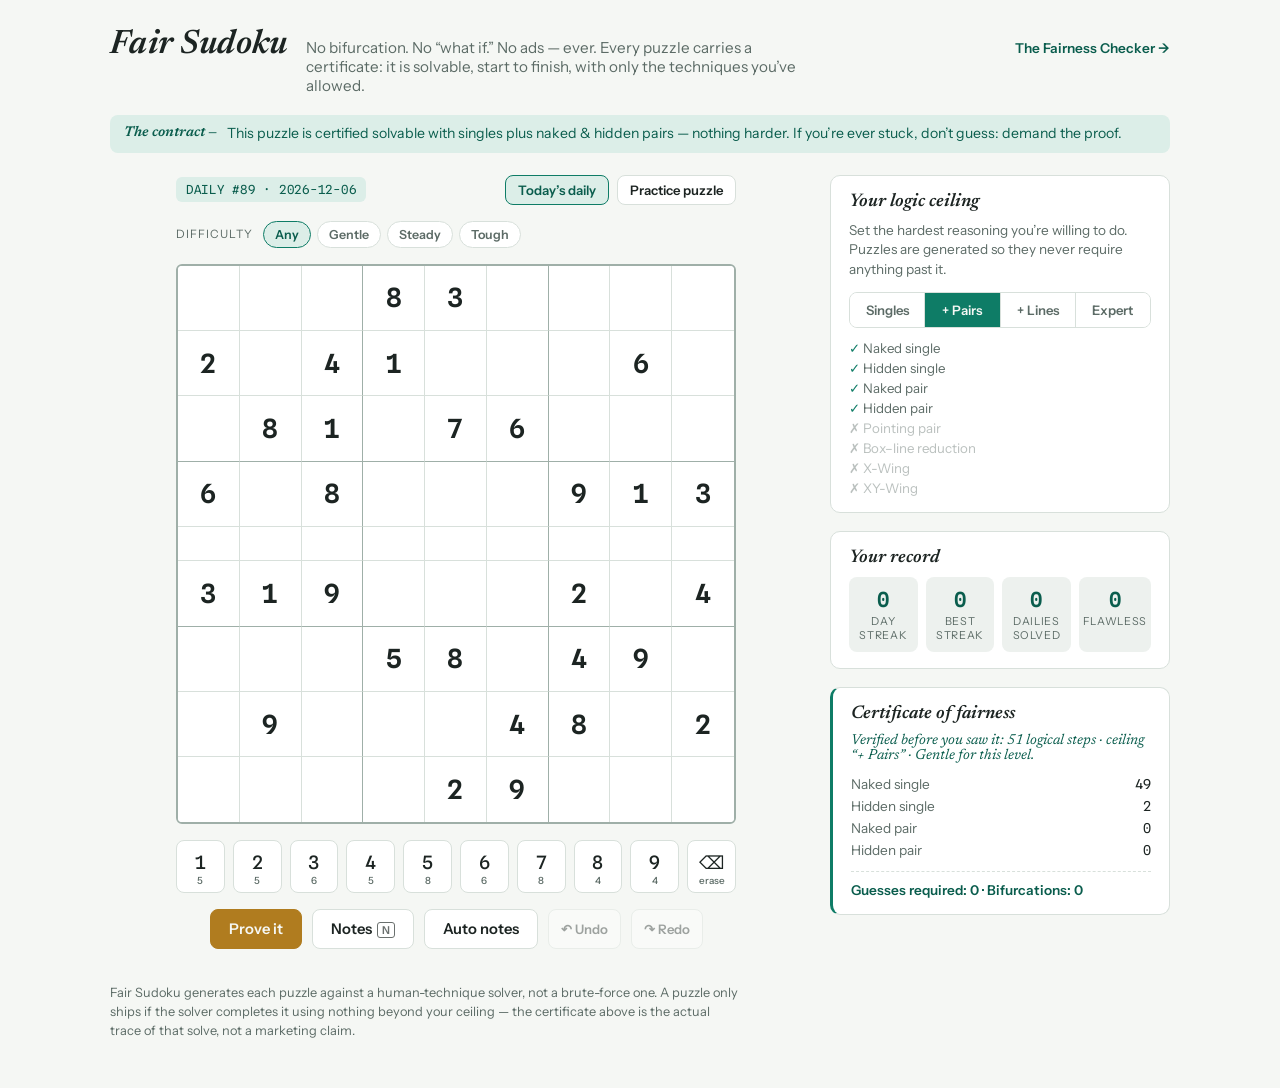
==== index.html @ cbef1ae3 "Publish: Expert tier, undo/redo, Web Worker, puzzle bank + difficulty, proof placement 🤖 Generated w" ====
<!doctype html>
<html lang="en">
<head>
<meta charset="utf-8">
<meta name="viewport" content="width=device-width, initial-scale=1">
<title>Fair Sudoku</title>
<meta name="description" content="Sudoku with a fairness guarantee: every puzzle certified solvable by pure logic under a technique ceiling you set. No guessing. No ads. Ever.">
<meta name="theme-color" content="#0E7C66">
<!-- Social preview. TODO: swap the absolute URL for https://fairsudoku.com once the domain is live. -->
<meta property="og:title" content="Fair Sudoku">
<meta property="og:description" content="Sudoku with a fairness guarantee: pure logic, provable on demand. No guessing. No ads. Ever.">
<meta property="og:type" content="website">
<meta property="og:image" content="https://tim1986.github.io/fair-sudoku-site/icons/og-image.png">
<meta name="twitter:card" content="summary_large_image">
<link rel="manifest" href="manifest.webmanifest">
<link rel="apple-touch-icon" href="icons/apple-touch-icon.png">
<link rel="icon" href="icons/icon-192.png" type="image/png">
<link rel="stylesheet" href="https://fonts.googleapis.com/css2?family=Newsreader:ital,opsz,wght@0,6..72,400..700;1,6..72,400..700&family=Instrument+Sans:wght@400;500;600&family=Spline+Sans+Mono:wght@400;500;600&display=swap">
<link rel="stylesheet" href="css/styles.css">
</head>
<body>
<div class="wrap">
  <header>
    <h1>Fair Sudoku</h1>
    <div class="tagline">No bifurcation. No “what if.” No ads — ever. Every puzzle carries a certificate: it is solvable, start to finish, with only the techniques you’ve allowed.</div>
    <div class="header-links"><a href="checker.html">The Fairness Checker →</a></div>
  </header>

  <div class="contract-banner">
    <span class="seal">The contract —</span>
    <span id="contractText">This puzzle is certified solvable using your allowed techniques only. If you’re ever stuck, don’t guess: demand the proof.</span>
  </div>

  <main>
    <div class="board-col">
      <div class="mode-row">
        <div class="mode-chip" id="modeChip">Daily #1</div>
        <div class="mode-switch">
          <button class="btn slim" id="dailyBtn">Today’s daily</button>
          <button class="btn slim" id="newBtn">Practice puzzle</button>
        </div>
      </div>
      <div class="diff-row" id="diffRow" hidden>
        <span class="diff-label">Difficulty</span>
        <div class="diff-pills" id="diffPills"></div>
      </div>
      <div class="grid" id="grid" role="grid" aria-label="Sudoku board"></div>
      <div class="pad" id="pad"></div>
      <div class="board-actions">
        <button class="btn amber" id="proveBtn">Prove it</button>
        <button class="btn" id="notesBtn" aria-pressed="false">Notes <span class="key-hint">N</span></button>
        <button class="btn" id="autoNotesBtn">Auto notes</button>
        <button class="btn slim" id="undoBtn" title="Undo (Ctrl/Cmd+Z)" aria-label="Undo" disabled>↶ Undo</button>
        <button class="btn slim" id="redoBtn" title="Redo (Ctrl/Cmd+Shift+Z)" aria-label="Redo" disabled>↷ Redo</button>
      </div>

      <div class="panel proof board-proof" id="proofPanel" hidden>
        <h2>The proof</h2>
        <p class="sub">Three stages, spoiling only as much as you ask for. Stage 1 shows <em>where</em>; stage 2 shows the <em>evidence</em>; stage 3 shows the <em>reasoning</em>.</p>
        <div class="ladder-label" id="stageLabel">No proof requested</div>
        <div class="stage" id="stage1">The pulsing cell is the next square provable by pure logic. Try it yourself before going further.</div>
        <div class="stage" id="stage2">The outlined cells are the evidence — the placements that force the conclusion. The tinted region is the house the logic lives in.</div>
        <div class="stage" id="stage3"></div>
        <div class="proof-actions" id="proofActions"></div>
      </div>
    </div>

    <div class="rail">
      <div class="panel">
        <h2>Your logic ceiling</h2>
        <p class="sub">Set the hardest reasoning you’re willing to do. Puzzles are generated so they never require anything past it.</p>
        <div class="seg" id="levelSeg"></div>
        <ul class="techs" id="techList"></ul>
      </div>

      <div class="panel" id="statsPanel">
        <h2>Your record</h2>
        <div class="stats-row" id="statsRow"></div>
      </div>

      <div class="panel cert" id="certPanel">
        <h2>Certificate of fairness</h2>
        <div class="stamp" id="certStamp"></div>
        <table id="certTable"></table>
        <div class="zero">Guesses required: 0 · Bifurcations: 0</div>
      </div>

      <div class="panel qed" id="qedPanel">
        <div class="big">Q.E.D.</div>
        <p id="qedText"></p>
        <div class="qed-actions">
          <button class="btn primary" id="shareBtn">Share result</button>
          <button class="btn" id="qedNew">Practice puzzle</button>
        </div>
      </div>
    </div>
  </main>

  <footer>Fair Sudoku generates each puzzle against a human-technique solver, not a brute-force one. A puzzle only ships if the solver completes it using nothing beyond your ceiling — the certificate above is the actual trace of that solve, not a marketing claim.</footer>
</div>
<script src="js/premium.js"></script>
<script src="js/engine.js"></script>
<script src="js/async-engine.js"></script>
<script src="js/app.js"></script>
<script>if ("serviceWorker" in navigator) navigator.serviceWorker.register("sw.js");</script>
</body>
</html>
---- css/styles.css ----
:root{
  --bg:#F5F7F4; --surface:#FFFFFF; --surface2:#EDF1EE;
  --ink:#1C2422; --muted:#5C6B66; --line:#D8E0DB; --line-strong:#9FAFA8;
  --accent:#0E7C66; --accent-soft:#DCEEE8; --accent-ink:#0A5D4D;
  --amber:#B07C1F; --amber-soft:#F6ECD6; --amber-ink:#8A6114;
  --error:#B3403A; --error-soft:#F4DEDC;
  --entry:#0E7C66; --focus:#0E7C66;
  color-scheme:light;
}
@media (prefers-color-scheme: dark){
  :root:not([data-theme="light"]){
    --bg:#101514; --surface:#1A211E; --surface2:#212A26;
    --ink:#E6EDE9; --muted:#93A39C; --line:#2C3733; --line-strong:#4A5A53;
    --accent:#3FBFA0; --accent-soft:#173A32; --accent-ink:#7FDCC4;
    --amber:#D9A441; --amber-soft:#3A2F16; --amber-ink:#E8C57C;
    --error:#E07B72; --error-soft:#40201D;
    --entry:#3FBFA0; --focus:#3FBFA0;
    color-scheme:dark;
  }
}
:root[data-theme="dark"]{
  --bg:#101514; --surface:#1A211E; --surface2:#212A26;
  --ink:#E6EDE9; --muted:#93A39C; --line:#2C3733; --line-strong:#4A5A53;
  --accent:#3FBFA0; --accent-soft:#173A32; --accent-ink:#7FDCC4;
  --amber:#D9A441; --amber-soft:#3A2F16; --amber-ink:#E8C57C;
  --error:#E07B72; --error-soft:#40201D;
  --entry:#3FBFA0; --focus:#3FBFA0;
  color-scheme:dark;
}
*{box-sizing:border-box}
body{background:var(--bg); color:var(--ink); font-family:"Instrument Sans",system-ui,sans-serif; margin:0; padding:0 16px 48px;}
.wrap{max-width:1060px; margin:0 auto;}
header{display:flex; align-items:baseline; gap:18px; flex-wrap:wrap; padding:28px 0 6px;}
h1{font-family:"Newsreader",Georgia,serif; font-style:italic; font-weight:600; font-size:2.1rem; margin:0; letter-spacing:.01em;}
.tagline{color:var(--muted); font-size:.95rem; max-width:52ch;}
.contract-banner{display:flex; align-items:center; gap:10px; background:var(--accent-soft); color:var(--accent-ink); border-radius:8px; padding:9px 14px; font-size:.88rem; margin:14px 0 22px; line-height:1.4;}
.contract-banner .seal{font-family:"Newsreader",serif; font-style:italic; font-weight:600; white-space:nowrap;}
main{display:grid; grid-template-columns:minmax(0,1fr) 340px; gap:28px; align-items:start;}
@media(max-width:860px){ main{grid-template-columns:1fr;} .rail{order:2} }

/* board */
.board-col{display:flex; flex-direction:column; gap:16px; min-width:0;}
.mode-row{display:flex; align-items:center; justify-content:space-between; gap:10px; max-width:560px; margin:0 auto; width:100%; flex-wrap:wrap;}
.mode-chip{font-family:"Spline Sans Mono",monospace; font-size:.78rem; letter-spacing:.06em; text-transform:uppercase; color:var(--accent-ink); background:var(--accent-soft); border-radius:6px; padding:5px 10px;}
.mode-chip.free{color:var(--muted); background:var(--surface2);}
.mode-switch{display:flex; gap:8px;}
.btn.slim{padding:6px 12px; font-size:.82rem;}
.diff-row{display:flex; align-items:center; gap:10px; max-width:560px; margin:0 auto; width:100%;}
.diff-label{font-size:.72rem; text-transform:uppercase; letter-spacing:.09em; color:var(--muted);}
.diff-pills{display:flex; gap:6px; flex-wrap:wrap;}
.diff-pill{font-family:inherit; font-size:.78rem; font-weight:600; padding:5px 11px; border-radius:999px; border:1px solid var(--line); background:var(--surface); color:var(--muted); cursor:pointer;}
.diff-pill:hover{border-color:var(--accent);}
.diff-pill.on{background:var(--accent-soft); border-color:var(--accent); color:var(--accent-ink);}
.diff-pill:focus-visible{outline:2px solid var(--focus); outline-offset:2px;}
.btn.on{background:var(--accent-soft); border-color:var(--accent); color:var(--accent-ink);}
.key-hint{font-size:.68rem; border:1px solid currentColor; border-radius:3px; padding:0 4px; opacity:.65; margin-left:2px;}
.grid{display:grid; grid-template-columns:repeat(9,1fr); aspect-ratio:1; width:100%; max-width:560px; margin:0 auto;
  border:2.5px solid var(--line-strong); border-radius:6px; overflow:hidden; background:var(--surface); user-select:none;}
.cell{position:relative; display:flex; align-items:center; justify-content:center;
  font-family:"Spline Sans Mono",ui-monospace,monospace; font-size:clamp(1rem,3.4vw,1.65rem); font-weight:500;
  border-right:1px solid var(--line); border-bottom:1px solid var(--line); cursor:pointer; background:var(--surface);}
.grid{position:relative;}
.grid.loading::after{content:"Certifying a fair puzzle…"; position:absolute; inset:0; display:flex; align-items:center; justify-content:center;
  background:color-mix(in srgb, var(--surface) 78%, transparent); color:var(--accent-ink);
  font-family:"Newsreader",serif; font-style:italic; font-size:1rem; z-index:5;}
.cell:nth-child(9n){border-right:none}
.cell:nth-child(n+73){border-bottom:none}
.cell.br3{border-right:1.8px solid var(--line-strong)}
.cell.bb3{border-bottom:1.8px solid var(--line-strong)}
.cell.given{color:var(--ink); font-weight:600;}
.cell.entry{color:var(--entry);}
.cell.sel{outline:2.5px solid var(--focus); outline-offset:-2.5px; z-index:2;}
.cell.same{background:var(--surface2);}
.cell.conflict{color:var(--error); background:var(--error-soft);}
.cell.p-unit{background:color-mix(in srgb, var(--accent-soft) 55%, var(--surface));}
.cell.p-evidence{background:var(--accent-soft); box-shadow:inset 0 0 0 1.5px var(--accent);}
.cell.p-target{background:var(--amber-soft); box-shadow:inset 0 0 0 2px var(--amber); animation:pulse 1.4s ease-in-out infinite;}
.cell.p-wrong{background:var(--error-soft); box-shadow:inset 0 0 0 2px var(--error); animation:pulseErr 1.4s ease-in-out infinite;}
@keyframes pulse{50%{box-shadow:inset 0 0 0 4px var(--amber)}}
@keyframes pulseErr{50%{box-shadow:inset 0 0 0 4px var(--error)}}
@media(prefers-reduced-motion:reduce){.cell{animation:none!important}}

/* pad */
.pad{display:grid; grid-template-columns:repeat(10,1fr); gap:8px; max-width:560px; margin:0 auto; width:100%;}
.pad button{font-family:"Spline Sans Mono",monospace; font-size:1.15rem; font-weight:500; padding:10px 0 6px;
  background:var(--surface); color:var(--ink); border:1px solid var(--line); border-radius:8px; cursor:pointer; display:flex; flex-direction:column; align-items:center; gap:1px;}
.pad button:hover{border-color:var(--accent)}
.pad button:focus-visible, .btn:focus-visible, .seg button:focus-visible{outline:2px solid var(--focus); outline-offset:2px;}
.pad .rem{font-size:.62rem; color:var(--muted); font-family:"Instrument Sans",sans-serif;}
.pad button.done{opacity:.35}
.board-actions{display:flex; gap:10px; justify-content:center; flex-wrap:wrap;}
.btn{font-family:"Instrument Sans",sans-serif; font-size:.92rem; font-weight:600; padding:10px 18px; border-radius:8px; border:1px solid var(--line); background:var(--surface); color:var(--ink); cursor:pointer;}
.btn.primary{background:var(--accent); border-color:var(--accent); color:var(--bg);}
.btn.amber{background:var(--amber); border-color:var(--amber); color:var(--bg);}
.btn:hover{filter:brightness(1.05)}
.btn:disabled{opacity:.4; cursor:default; filter:none;}

/* rail */
.rail{display:flex; flex-direction:column; gap:18px;}
.panel{background:var(--surface); border:1px solid var(--line); border-radius:10px; padding:16px 18px;}
.panel h2{font-family:"Newsreader",serif; font-style:italic; font-weight:600; font-size:1.15rem; margin:0 0 10px;}
.panel .sub{color:var(--muted); font-size:.85rem; line-height:1.45; margin:0 0 12px;}
.seg{display:flex; border:1px solid var(--line); border-radius:8px; overflow:hidden;}
.seg button{flex:1; padding:9px 4px; font-size:.82rem; font-weight:600; background:var(--surface); color:var(--muted); border:none; cursor:pointer; font-family:inherit;}
.seg button.on{background:var(--accent); color:var(--bg);}
.seg button+button{border-left:1px solid var(--line)}
.techs{margin:12px 0 0; padding:0; list-style:none; font-size:.83rem; color:var(--muted); display:flex; flex-direction:column; gap:4px;}
.techs li::before{content:"✓ "; color:var(--accent); font-weight:700;}
.techs li.off{opacity:.42}
.techs li.off::before{content:"✗ "; color:var(--muted);}

.cert{border-left:3px solid var(--accent);}
.cert .stamp{font-family:"Newsreader",serif; font-style:italic; color:var(--accent-ink); font-size:.9rem; margin-bottom:10px;}
.cert table{width:100%; border-collapse:collapse; font-size:.85rem;}
.cert td{padding:3px 0; color:var(--muted);}
.cert td:last-child{text-align:right; font-family:"Spline Sans Mono",monospace; font-variant-numeric:tabular-nums; color:var(--ink);}
.cert .zero{margin-top:10px; padding-top:10px; border-top:1px dashed var(--line); font-size:.85rem; color:var(--accent-ink); font-weight:600;}

.board-proof{max-width:560px; width:100%; margin:0 auto;}
.proof .stage{display:none; margin-top:12px; padding:12px 14px; border-radius:8px; background:var(--surface2); font-size:.87rem; line-height:1.5;}
.proof .stage.show{display:block;}
.proof .tech-name{font-family:"Spline Sans Mono",monospace; font-size:.78rem; text-transform:uppercase; letter-spacing:.08em; color:var(--amber-ink); background:var(--amber-soft); display:inline-block; padding:2px 8px; border-radius:4px; margin-bottom:8px;}
.proof .stage.err{background:var(--error-soft); color:var(--ink);}
.proof-actions{display:flex; gap:8px; margin-top:12px; flex-wrap:wrap;}
.ladder-label{font-size:.72rem; text-transform:uppercase; letter-spacing:.1em; color:var(--muted); margin-top:12px;}
.qed{display:none; text-align:center; padding:26px 18px;}
.qed.show{display:block}
.qed .big{font-family:"Newsreader",serif; font-style:italic; font-weight:600; font-size:2rem; color:var(--accent-ink);}
.qed p{color:var(--muted); font-size:.9rem;}
.qed-actions{display:flex; gap:8px; justify-content:center; flex-wrap:wrap;}

/* pencil marks */
.cell .marks{position:absolute; inset:1px; display:grid; grid-template-columns:repeat(3,1fr); grid-template-rows:repeat(3,1fr); pointer-events:none;}
.cell .marks span{display:flex; align-items:center; justify-content:center; font-size:clamp(.45rem,1.25vw,.68rem); font-weight:400; color:var(--muted); line-height:1;}
footer{margin-top:34px; color:var(--muted); font-size:.8rem; max-width:70ch; line-height:1.5;}

/* stats */
.stats-row{display:grid; grid-template-columns:repeat(4,1fr); gap:8px;}
.stat{background:var(--surface2); border-radius:8px; padding:10px 4px; text-align:center;}
.stat-n{font-family:"Spline Sans Mono",monospace; font-variant-numeric:tabular-nums; font-size:1.3rem; font-weight:600; color:var(--accent-ink);}
.stat-l{font-size:.68rem; text-transform:uppercase; letter-spacing:.06em; color:var(--muted); margin-top:2px;}

/* touch ergonomics */
.btn, .pad button, .seg button, .cell, .nyt-card{touch-action:manipulation; -webkit-tap-highlight-color:transparent;}
.pad button{min-height:44px;}
@media(max-width:600px){
  body{padding:0 10px calc(24px + env(safe-area-inset-bottom));}
  header{padding-top:18px;}
  h1{font-size:1.7rem;}
  .pad{gap:5px; grid-template-columns:repeat(5,1fr);}
  .pad button{min-height:48px; font-size:1.25rem;}
  .board-actions .btn{padding:12px 16px;}
}

/* fairness checker */
.crumbs{margin:4px 0 18px; font-size:.85rem;}
.crumbs a, .header-links a{color:var(--accent-ink); text-decoration:none; font-weight:600;}
.crumbs a:hover, .header-links a:hover{text-decoration:underline;}
.header-links{font-size:.85rem; margin-left:auto;}
.checker-main{grid-template-columns:minmax(0,1fr) minmax(0,1fr);}
@media(max-width:860px){ .checker-main{grid-template-columns:1fr;} }
.checker-main .col{display:flex; flex-direction:column; gap:18px; min-width:0;}
.auto-badge, .premium-badge{font-family:"Instrument Sans",sans-serif; font-style:normal; font-size:.68rem; font-weight:600; text-transform:uppercase; letter-spacing:.08em; border-radius:4px; padding:2px 7px; vertical-align:2px;}
.auto-badge{color:var(--accent-ink); background:var(--accent-soft);}
.premium-badge{color:var(--amber-ink); background:var(--amber-soft);}
textarea{width:100%; resize:vertical; background:var(--surface2); color:var(--ink); border:1px solid var(--line); border-radius:8px; padding:10px 12px; font-family:"Spline Sans Mono",monospace; font-size:.85rem; line-height:1.5;}
textarea:focus-visible{outline:2px solid var(--focus); outline-offset:1px;}
.mono{font-family:"Spline Sans Mono",monospace; font-size:.92em;}
.nyt-cards{display:grid; grid-template-columns:repeat(3,1fr); gap:10px;}
@media(max-width:480px){ .nyt-cards{grid-template-columns:1fr;} }
.nyt-card{border:1px solid var(--line); border-radius:8px; background:var(--surface2); padding:12px 10px; text-align:center; cursor:pointer; font-family:inherit; color:var(--ink); display:flex; flex-direction:column; gap:4px;}
.nyt-card:hover{border-color:var(--line-strong);}
.nyt-card:focus-visible{outline:2px solid var(--focus); outline-offset:2px;}
.nyt-card .nyt-tier{font-size:.72rem; text-transform:uppercase; letter-spacing:.1em; color:var(--muted);}
.nyt-card .nyt-verdict{font-family:"Newsreader",serif; font-style:italic; font-weight:600; font-size:1.25rem;}
.nyt-card.good .nyt-verdict{color:var(--accent-ink);}
.nyt-card.bad .nyt-verdict{color:var(--error);}
.nyt-card .nyt-detail{font-size:.74rem; color:var(--muted);}
.verdict-stamp{font-family:"Newsreader",serif; font-style:italic; font-weight:600; font-size:1.3rem; margin-bottom:8px;}
.verdict-stamp.good{color:var(--accent-ink);}
.verdict-stamp.bad{color:var(--error);}
.verdict-body{font-size:.9rem; line-height:1.55; color:var(--ink); margin-bottom:12px;}
.tier-table{width:100%; border-collapse:collapse; font-size:.85rem;}
.tier-table td{padding:6px 8px 6px 0; border-top:1px dashed var(--line); color:var(--muted); vertical-align:top;}
.tier-table td:first-child{width:1.4em; font-weight:700;}
.tier-table tr.ok td:first-child{color:var(--accent);}
.tier-table tr.fail td:first-child{color:var(--error);}
.tier-table tr.ok td:nth-child(2){color:var(--ink); font-weight:600;}
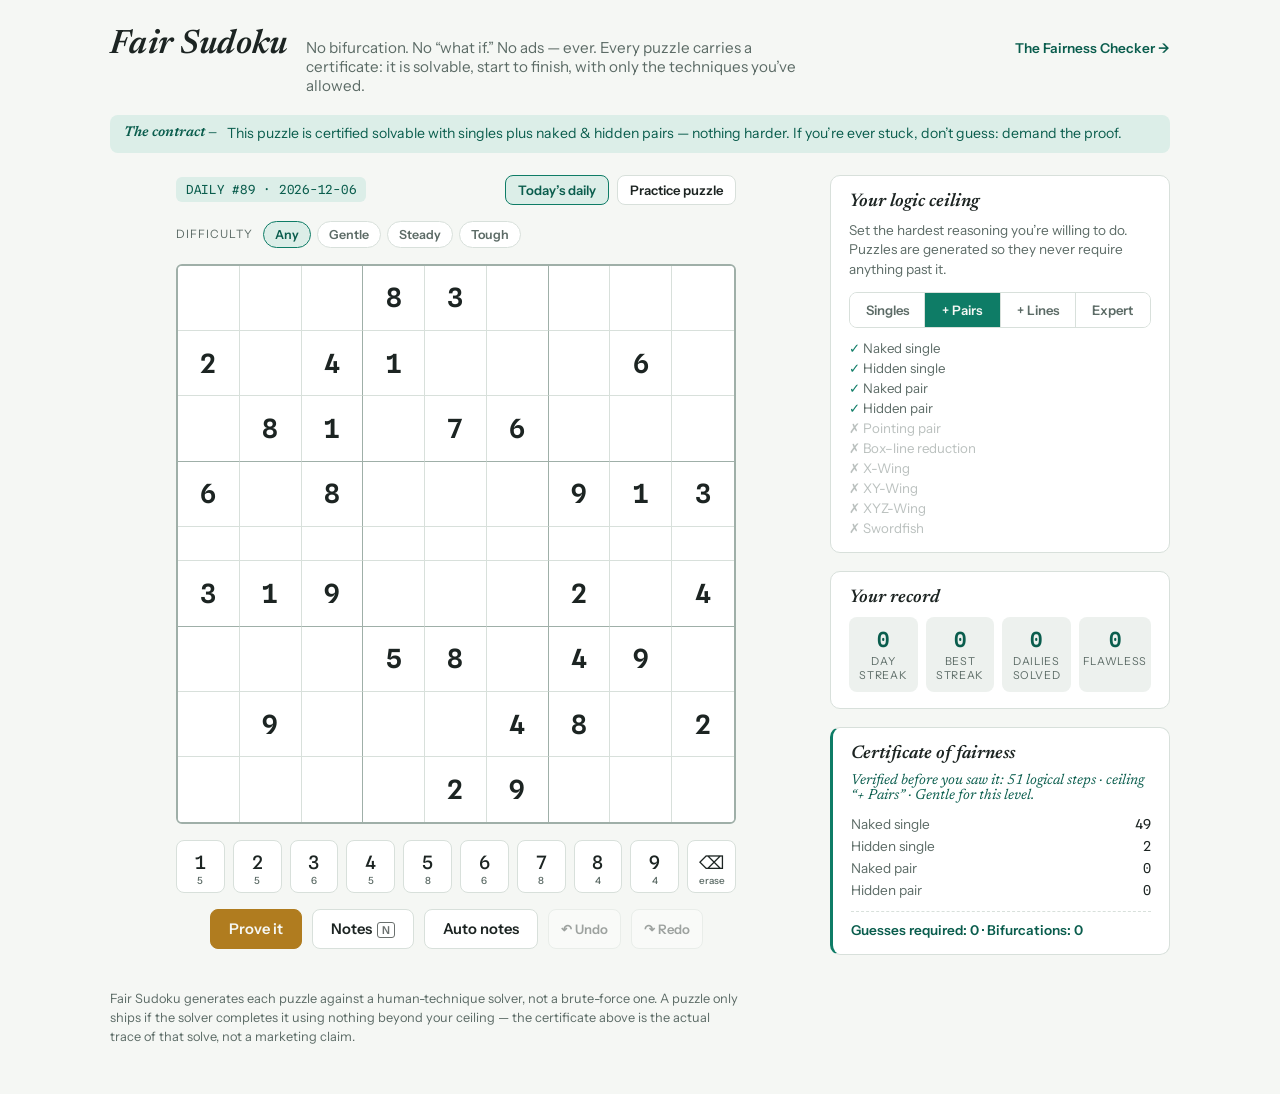
==== commit 388ddf50: "Publish: Swordfish + XYZ-Wing, custom domain fairsudoku.com 🤖 Generated with [Claude Code](https://c" ====
--- a/index.html
+++ b/index.html
@@ -6,11 +6,11 @@
 <title>Fair Sudoku</title>
 <meta name="description" content="Sudoku with a fairness guarantee: every puzzle certified solvable by pure logic under a technique ceiling you set. No guessing. No ads. Ever.">
 <meta name="theme-color" content="#0E7C66">
-<!-- Social preview. TODO: swap the absolute URL for https://fairsudoku.com once the domain is live. -->
 <meta property="og:title" content="Fair Sudoku">
 <meta property="og:description" content="Sudoku with a fairness guarantee: pure logic, provable on demand. No guessing. No ads. Ever.">
 <meta property="og:type" content="website">
-<meta property="og:image" content="https://tim1986.github.io/fair-sudoku-site/icons/og-image.png">
+<meta property="og:url" content="https://fairsudoku.com/">
+<meta property="og:image" content="https://fairsudoku.com/icons/og-image.png">
 <meta name="twitter:card" content="summary_large_image">
 <link rel="manifest" href="manifest.webmanifest">
 <link rel="apple-touch-icon" href="icons/apple-touch-icon.png">
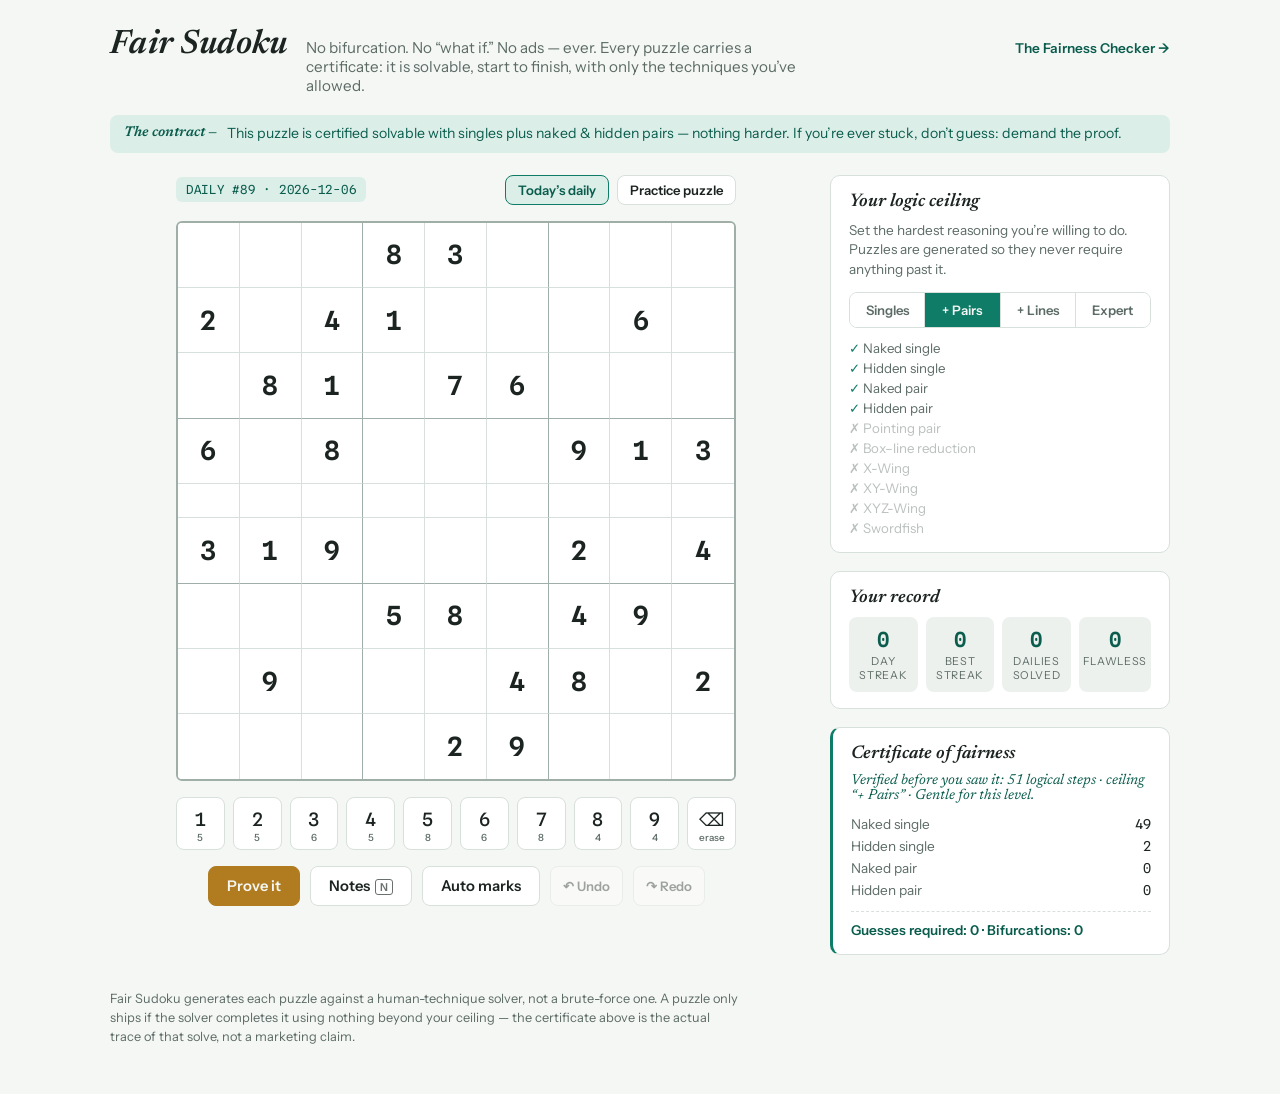
==== commit efa6ca37: "Publish: auto-candidate mode, a11y, [hidden] fix, Swordfish/XYZ 🤖 Generated with [Claude Code](https" ====
--- a/index.html
+++ b/index.html
@@ -31,6 +31,8 @@
     <span id="contractText">This puzzle is certified solvable using your allowed techniques only. If you’re ever stuck, don’t guess: demand the proof.</span>
   </div>
 
+  <div id="srStatus" class="sr-only" role="status" aria-live="polite"></div>
+
   <main>
     <div class="board-col">
       <div class="mode-row">
@@ -49,7 +51,7 @@
       <div class="board-actions">
         <button class="btn amber" id="proveBtn">Prove it</button>
         <button class="btn" id="notesBtn" aria-pressed="false">Notes <span class="key-hint">N</span></button>
-        <button class="btn" id="autoNotesBtn">Auto notes</button>
+        <button class="btn" id="autoCandBtn" aria-pressed="false" title="Auto-candidate mode: pencil marks fill and update automatically">Auto marks</button>
         <button class="btn slim" id="undoBtn" title="Undo (Ctrl/Cmd+Z)" aria-label="Undo" disabled>↶ Undo</button>
         <button class="btn slim" id="redoBtn" title="Redo (Ctrl/Cmd+Shift+Z)" aria-label="Redo" disabled>↷ Redo</button>
       </div>
--- a/css/styles.css
+++ b/css/styles.css
@@ -28,6 +28,8 @@
   color-scheme:dark;
 }
 *{box-sizing:border-box}
+[hidden]{display:none!important} /* beats element display rules like .diff-row{display:flex} */
+.sr-only{position:absolute;width:1px;height:1px;padding:0;margin:-1px;overflow:hidden;clip:rect(0 0 0 0);white-space:nowrap;border:0;}
 body{background:var(--bg); color:var(--ink); font-family:"Instrument Sans",system-ui,sans-serif; margin:0; padding:0 16px 48px;}
 .wrap{max-width:1060px; margin:0 auto;}
 header{display:flex; align-items:baseline; gap:18px; flex-wrap:wrap; padding:28px 0 6px;}
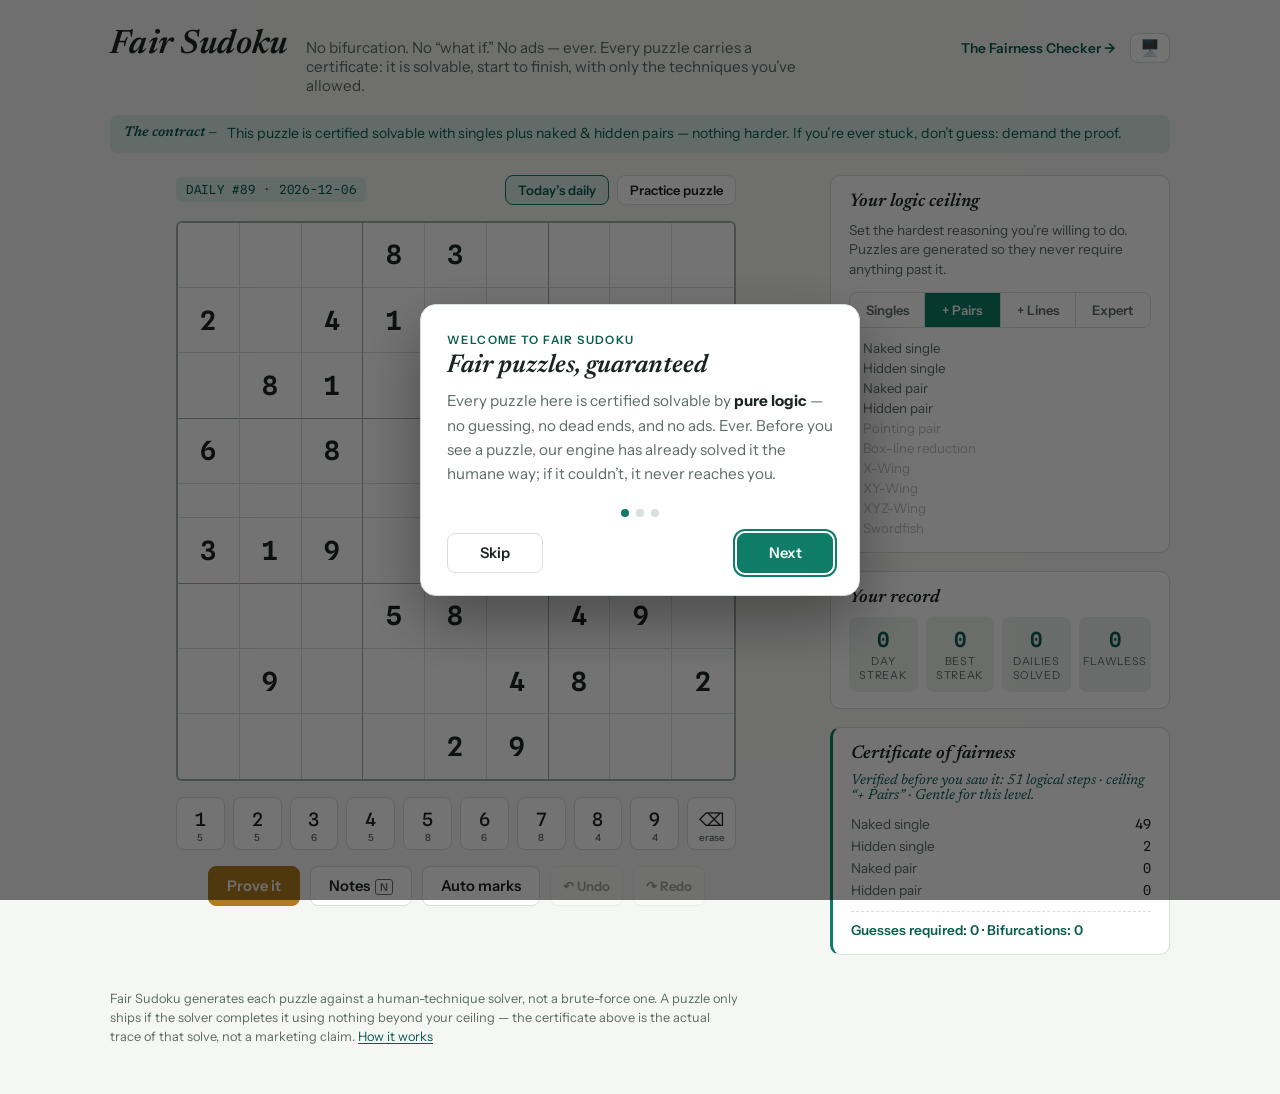
==== commit b0d74c98: "Publish: theme toggle, onboarding, image share card 🤖 Generated with [Claude Code](https://claude.co" ====
--- a/index.html
+++ b/index.html
@@ -6,6 +6,7 @@
 <title>Fair Sudoku</title>
 <meta name="description" content="Sudoku with a fairness guarantee: every puzzle certified solvable by pure logic under a technique ceiling you set. No guessing. No ads. Ever.">
 <meta name="theme-color" content="#0E7C66">
+<script>try{var t=localStorage.getItem('fs-theme');if(t==='dark'||t==='light')document.documentElement.setAttribute('data-theme',t);}catch(e){}</script>
 <meta property="og:title" content="Fair Sudoku">
 <meta property="og:description" content="Sudoku with a fairness guarantee: pure logic, provable on demand. No guessing. No ads. Ever.">
 <meta property="og:type" content="website">
@@ -23,7 +24,10 @@
   <header>
     <h1>Fair Sudoku</h1>
     <div class="tagline">No bifurcation. No “what if.” No ads — ever. Every puzzle carries a certificate: it is solvable, start to finish, with only the techniques you’ve allowed.</div>
-    <div class="header-links"><a href="checker.html">The Fairness Checker →</a></div>
+    <div class="header-links">
+      <a href="checker.html">The Fairness Checker →</a>
+      <button id="themeToggle" class="theme-toggle" type="button" aria-label="Theme">🖥️</button>
+    </div>
   </header>
 
   <div class="contract-banner">
@@ -98,12 +102,43 @@
     </div>
   </main>
 
-  <footer>Fair Sudoku generates each puzzle against a human-technique solver, not a brute-force one. A puzzle only ships if the solver completes it using nothing beyond your ceiling — the certificate above is the actual trace of that solve, not a marketing claim.</footer>
+  <footer>Fair Sudoku generates each puzzle against a human-technique solver, not a brute-force one. A puzzle only ships if the solver completes it using nothing beyond your ceiling — the certificate above is the actual trace of that solve, not a marketing claim. <button type="button" class="linkish" id="howItWorks">How it works</button></footer>
 </div>
+
+<div class="modal-scrim" id="onboardScrim" hidden>
+  <div class="modal" role="dialog" aria-modal="true" aria-labelledby="obTitle" aria-describedby="obBody">
+    <div class="ob-slide" data-slide="0">
+      <img class="ob-illo" src="icons/onboard-1.png" alt="" onerror="this.remove()">
+      <div class="ob-eyebrow">Welcome to Fair Sudoku</div>
+      <h2 id="obTitle">Fair puzzles, guaranteed</h2>
+      <p id="obBody">Every puzzle here is certified solvable by <strong>pure logic</strong> — no guessing, no dead ends, and no ads. Ever. Before you see a puzzle, our engine has already solved it the humane way; if it couldn’t, it never reaches you.</p>
+    </div>
+    <div class="ob-slide" data-slide="1" hidden>
+      <img class="ob-illo" src="icons/onboard-2.png" alt="" onerror="this.remove()">
+      <div class="ob-eyebrow">When you’re stuck</div>
+      <h2>Don’t guess — prove it</h2>
+      <p>Tap <strong>Prove it</strong> for help in three stages: <em>where</em> the next move is, the <em>evidence</em> that forces it, then the <em>reasoning</em> — the technique, in plain English. You always place the number yourself. It’s a hint that teaches, not a solution that spoils.</p>
+    </div>
+    <div class="ob-slide" data-slide="2" hidden>
+      <img class="ob-illo" src="icons/onboard-3.png" alt="" onerror="this.remove()">
+      <div class="ob-eyebrow">On your terms</div>
+      <h2>Set your logic ceiling</h2>
+      <p>Choose how hard you’re willing to think — from <strong>Singles</strong> up to the full <strong>Expert</strong> toolkit — and pick a difficulty within it. Every puzzle is guaranteed to need nothing beyond your limit.</p>
+    </div>
+    <div class="ob-dots" id="obDots" aria-hidden="true"></div>
+    <div class="ob-actions">
+      <button class="btn" id="obSkip" type="button">Skip</button>
+      <button class="btn primary" id="obNext" type="button">Next</button>
+    </div>
+  </div>
+</div>
+
+<script src="js/theme.js"></script>
 <script src="js/premium.js"></script>
 <script src="js/engine.js"></script>
 <script src="js/async-engine.js"></script>
 <script src="js/app.js"></script>
+<script src="js/onboarding.js"></script>
 <script>if ("serviceWorker" in navigator) navigator.serviceWorker.register("sw.js");</script>
 </body>
 </html>
--- a/css/styles.css
+++ b/css/styles.css
@@ -135,6 +135,25 @@
 .cell .marks{position:absolute; inset:1px; display:grid; grid-template-columns:repeat(3,1fr); grid-template-rows:repeat(3,1fr); pointer-events:none;}
 .cell .marks span{display:flex; align-items:center; justify-content:center; font-size:clamp(.45rem,1.25vw,.68rem); font-weight:400; color:var(--muted); line-height:1;}
 footer{margin-top:34px; color:var(--muted); font-size:.8rem; max-width:70ch; line-height:1.5;}
+.linkish{background:none; border:none; color:var(--accent-ink); font:inherit; cursor:pointer; padding:0; text-decoration:underline; text-underline-offset:2px;}
+
+/* onboarding modal */
+.modal-scrim{position:fixed; inset:0; background:color-mix(in srgb, #000 55%, transparent); display:flex; align-items:center; justify-content:center; padding:20px; z-index:50;}
+.modal{background:var(--surface); border:1px solid var(--line); border-radius:16px; max-width:440px; width:100%; padding:28px 26px 22px; box-shadow:0 24px 60px rgba(0,0,0,.35);}
+.ob-slide{display:flex; flex-direction:column;}
+.ob-illo{width:120px; height:120px; object-fit:contain; align-self:center; margin-bottom:6px;}
+.ob-eyebrow{font-size:.72rem; text-transform:uppercase; letter-spacing:.12em; color:var(--accent-ink); font-weight:600; margin-bottom:6px;}
+.modal h2{font-family:"Newsreader",serif; font-style:italic; font-weight:600; font-size:1.6rem; margin:0 0 10px; outline:none;}
+.modal p{color:var(--muted); font-size:.95rem; line-height:1.6; margin:0;}
+.modal p strong{color:var(--ink);}
+.modal p em{color:var(--accent-ink); font-style:italic;}
+.ob-dots{display:flex; gap:7px; justify-content:center; margin:22px 0 16px;}
+.ob-dot{width:8px; height:8px; border-radius:50%; background:var(--line-strong); opacity:.4;}
+.ob-dot.on{background:var(--accent); opacity:1;}
+.ob-actions{display:flex; justify-content:space-between; gap:10px;}
+.ob-actions .btn{min-width:96px;}
+@media(prefers-reduced-motion:no-preference){ .modal{animation:obIn .22s ease;} }
+@keyframes obIn{from{opacity:0; transform:translateY(8px) scale(.98);} to{opacity:1; transform:none;}}
 
 /* stats */
 .stats-row{display:grid; grid-template-columns:repeat(4,1fr); gap:8px;}
@@ -158,7 +177,10 @@
 .crumbs{margin:4px 0 18px; font-size:.85rem;}
 .crumbs a, .header-links a{color:var(--accent-ink); text-decoration:none; font-weight:600;}
 .crumbs a:hover, .header-links a:hover{text-decoration:underline;}
-.header-links{font-size:.85rem; margin-left:auto;}
+.header-links{font-size:.85rem; margin-left:auto; display:flex; align-items:center; gap:14px;}
+.theme-toggle{background:var(--surface); border:1px solid var(--line); border-radius:8px; cursor:pointer; font-size:1rem; line-height:1; padding:6px 9px;}
+.theme-toggle:hover{border-color:var(--accent);}
+.theme-toggle:focus-visible{outline:2px solid var(--focus); outline-offset:2px;}
 .checker-main{grid-template-columns:minmax(0,1fr) minmax(0,1fr);}
 @media(max-width:860px){ .checker-main{grid-template-columns:1fr;} }
 .checker-main .col{display:flex; flex-direction:column; gap:18px; min-width:0;}
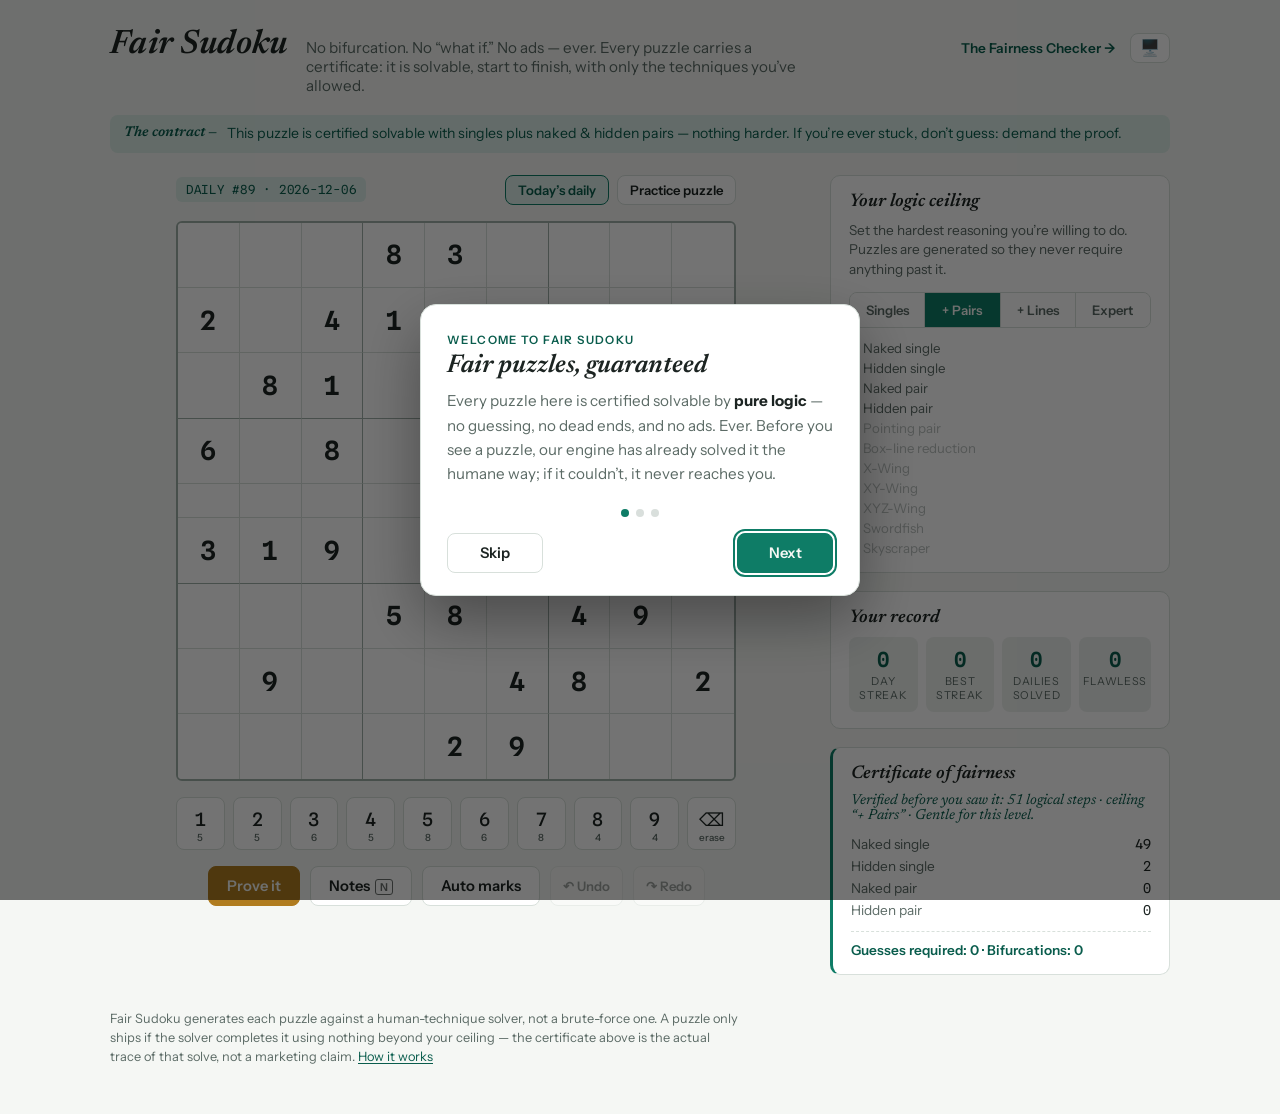
==== commit c2f36f2e: "Publish: Skyscraper, install prompt, SEO/404, checker footer fix 🤖 Generated with [Claude Code](http" ====
--- a/index.html
+++ b/index.html
@@ -26,6 +26,7 @@
     <div class="tagline">No bifurcation. No “what if.” No ads — ever. Every puzzle carries a certificate: it is solvable, start to finish, with only the techniques you’ve allowed.</div>
     <div class="header-links">
       <a href="checker.html">The Fairness Checker →</a>
+      <button id="installBtn" class="btn slim install-btn" type="button" hidden>Install app</button>
       <button id="themeToggle" class="theme-toggle" type="button" aria-label="Theme">🖥️</button>
     </div>
   </header>
@@ -139,6 +140,22 @@
 <script src="js/async-engine.js"></script>
 <script src="js/app.js"></script>
 <script src="js/onboarding.js"></script>
-<script>if ("serviceWorker" in navigator) navigator.serviceWorker.register("sw.js");</script>
+<script>
+if ("serviceWorker" in navigator) navigator.serviceWorker.register("sw.js");
+// PWA install affordance (Chrome/Edge/Android). Silently absent elsewhere.
+(function () {
+  var deferred = null, btn = document.getElementById("installBtn");
+  window.addEventListener("beforeinstallprompt", function (e) {
+    e.preventDefault(); deferred = e; if (btn) btn.hidden = false;
+  });
+  if (btn) btn.addEventListener("click", async function () {
+    if (!deferred) return;
+    btn.hidden = true; deferred.prompt();
+    try { await deferred.userChoice; } catch (e) {}
+    deferred = null;
+  });
+  window.addEventListener("appinstalled", function () { if (btn) btn.hidden = true; });
+})();
+</script>
 </body>
 </html>
--- a/css/styles.css
+++ b/css/styles.css
@@ -181,6 +181,7 @@
 .theme-toggle{background:var(--surface); border:1px solid var(--line); border-radius:8px; cursor:pointer; font-size:1rem; line-height:1; padding:6px 9px;}
 .theme-toggle:hover{border-color:var(--accent);}
 .theme-toggle:focus-visible{outline:2px solid var(--focus); outline-offset:2px;}
+.install-btn{background:var(--accent-soft); border-color:var(--accent); color:var(--accent-ink);}
 .checker-main{grid-template-columns:minmax(0,1fr) minmax(0,1fr);}
 @media(max-width:860px){ .checker-main{grid-template-columns:1fr;} }
 .checker-main .col{display:flex; flex-direction:column; gap:18px; min-width:0;}
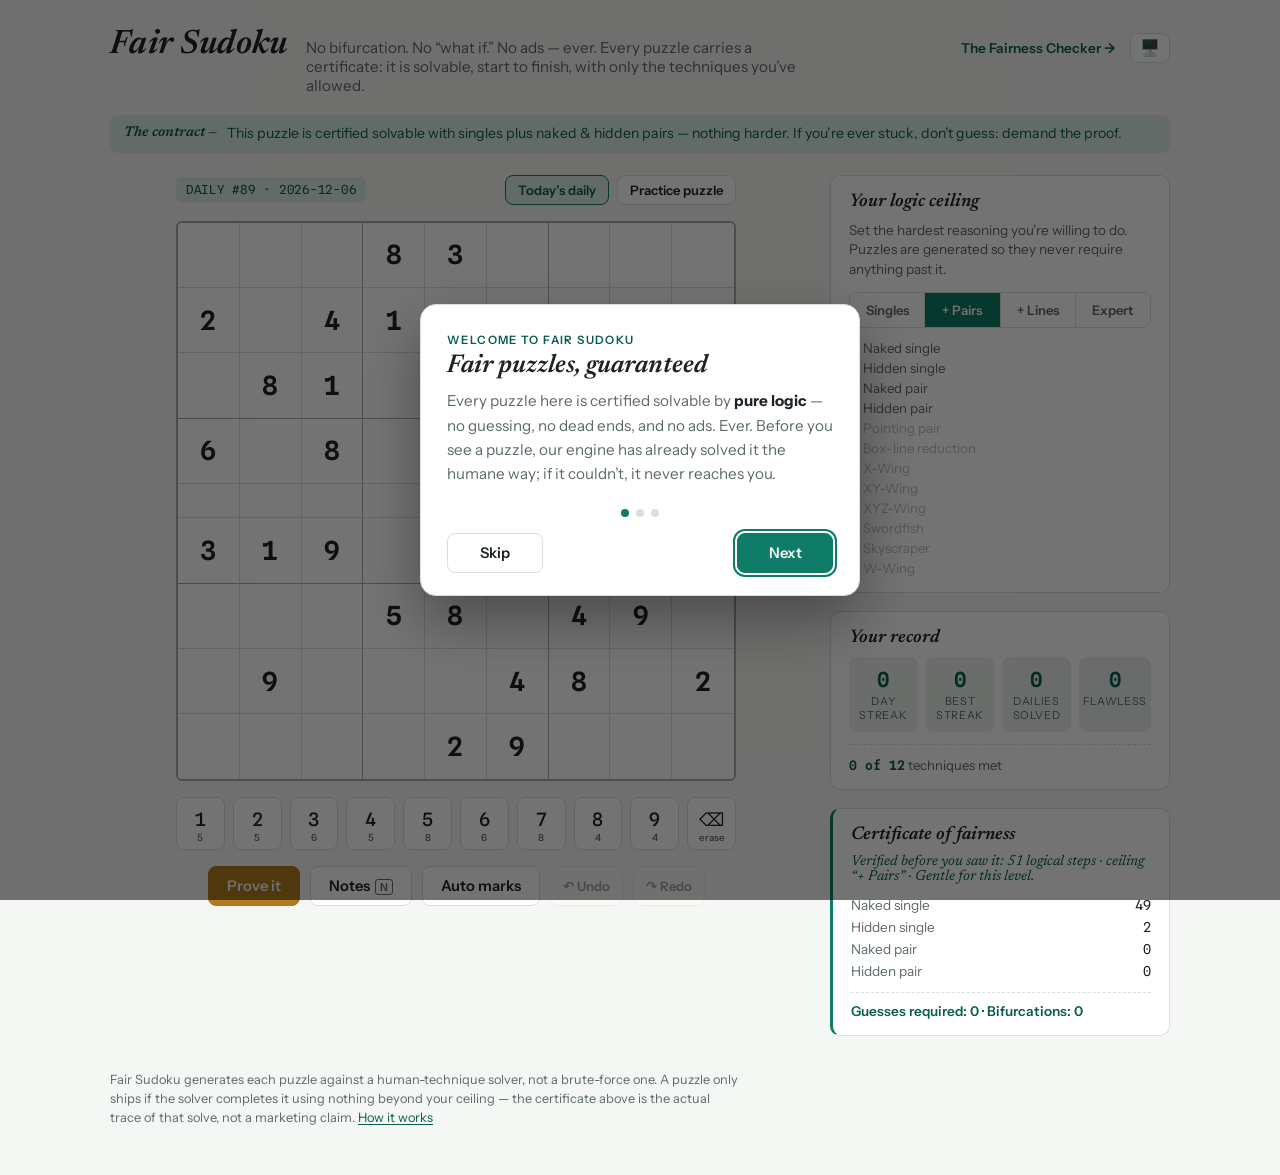
==== commit 091cf7b4: "Publish: W-Wing + technique tracker 🤖 Generated with [Claude Code](https://claude.com/claude-code)  " ====
--- a/index.html
+++ b/index.html
@@ -83,6 +83,7 @@
       <div class="panel" id="statsPanel">
         <h2>Your record</h2>
         <div class="stats-row" id="statsRow"></div>
+        <div class="tech-met" id="techMet"></div>
       </div>
 
       <div class="panel cert" id="certPanel">
--- a/css/styles.css
+++ b/css/styles.css
@@ -160,6 +160,9 @@
 .stat{background:var(--surface2); border-radius:8px; padding:10px 4px; text-align:center;}
 .stat-n{font-family:"Spline Sans Mono",monospace; font-variant-numeric:tabular-nums; font-size:1.3rem; font-weight:600; color:var(--accent-ink);}
 .stat-l{font-size:.68rem; text-transform:uppercase; letter-spacing:.06em; color:var(--muted); margin-top:2px;}
+.tech-met{margin-top:12px; padding-top:12px; border-top:1px dashed var(--line); font-size:.82rem; color:var(--muted);}
+.tech-met .tm-count{font-family:"Spline Sans Mono",monospace; font-variant-numeric:tabular-nums; color:var(--accent-ink); font-weight:600;}
+.tech-met strong{color:var(--ink); font-weight:600;}
 
 /* touch ergonomics */
 .btn, .pad button, .seg button, .cell, .nyt-card{touch-action:manipulation; -webkit-tap-highlight-color:transparent;}
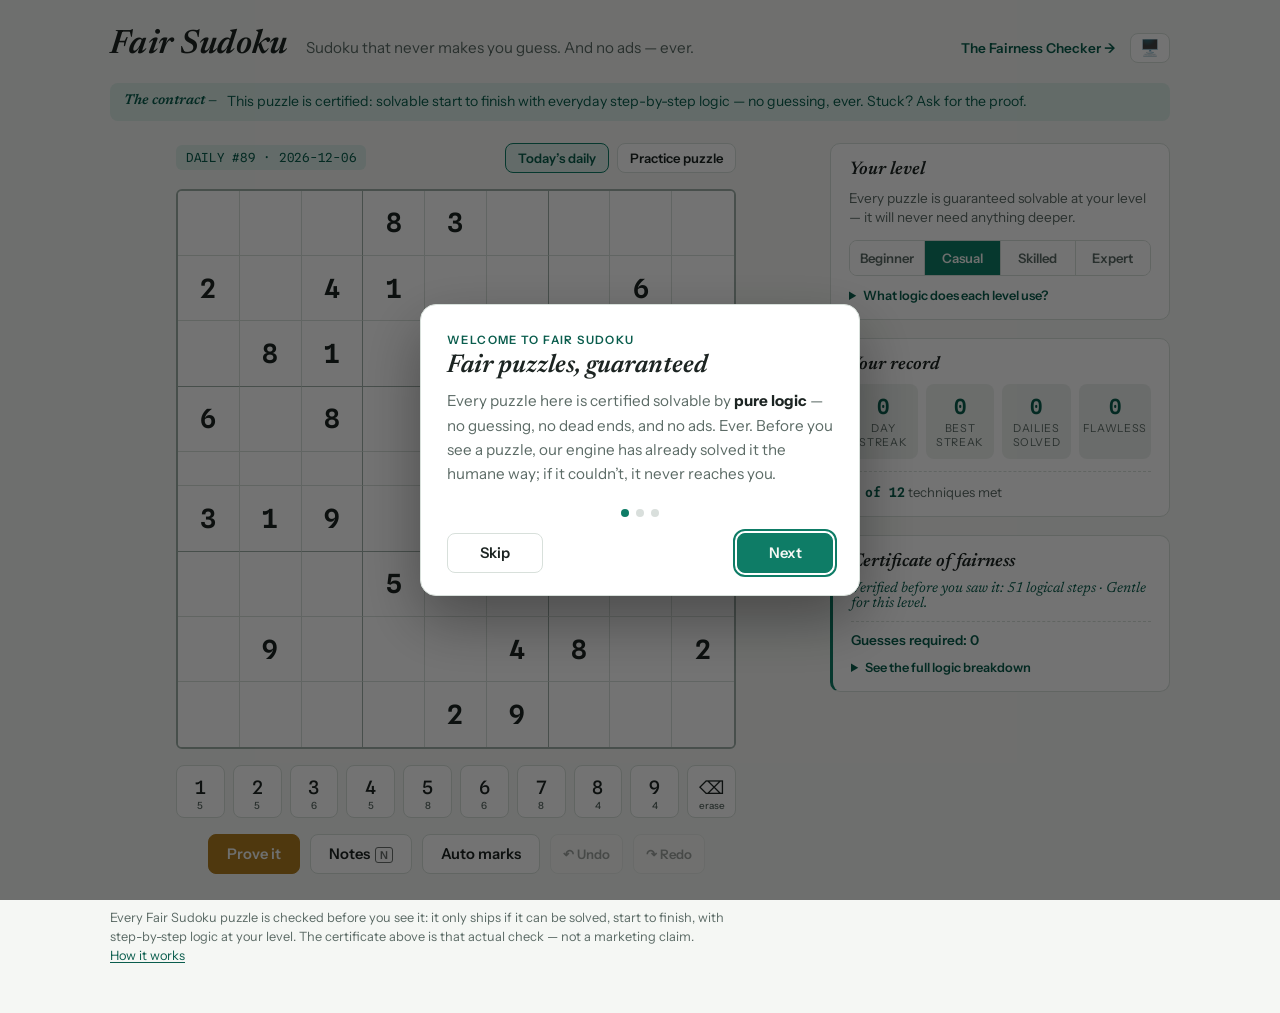
==== commit 4271d28f: "Publish: plain-language home page (de-jargon pass) 🤖 Generated with [Claude Code](https://claude.com" ====
--- a/index.html
+++ b/index.html
@@ -4,7 +4,7 @@
 <meta charset="utf-8">
 <meta name="viewport" content="width=device-width, initial-scale=1">
 <title>Fair Sudoku</title>
-<meta name="description" content="Sudoku with a fairness guarantee: every puzzle certified solvable by pure logic under a technique ceiling you set. No guessing. No ads. Ever.">
+<meta name="description" content="Sudoku that never makes you guess. Every puzzle is certified solvable by pure step-by-step logic at your level. No ads. Ever.">
 <meta name="theme-color" content="#0E7C66">
 <script>try{var t=localStorage.getItem('fs-theme');if(t==='dark'||t==='light')document.documentElement.setAttribute('data-theme',t);}catch(e){}</script>
 <meta property="og:title" content="Fair Sudoku">
@@ -23,7 +23,7 @@
 <div class="wrap">
   <header>
     <h1>Fair Sudoku</h1>
-    <div class="tagline">No bifurcation. No “what if.” No ads — ever. Every puzzle carries a certificate: it is solvable, start to finish, with only the techniques you’ve allowed.</div>
+    <div class="tagline">Sudoku that never makes you guess. And no ads — ever.</div>
     <div class="header-links">
       <a href="checker.html">The Fairness Checker →</a>
       <button id="installBtn" class="btn slim install-btn" type="button" hidden>Install app</button>
@@ -74,10 +74,13 @@
 
     <div class="rail">
       <div class="panel">
-        <h2>Your logic ceiling</h2>
-        <p class="sub">Set the hardest reasoning you’re willing to do. Puzzles are generated so they never require anything past it.</p>
+        <h2>Your level</h2>
+        <p class="sub">Every puzzle is guaranteed solvable at your level — it will never need anything deeper.</p>
         <div class="seg" id="levelSeg"></div>
-        <ul class="techs" id="techList"></ul>
+        <details class="more-details">
+          <summary>What logic does each level use?</summary>
+          <ul class="techs" id="techList"></ul>
+        </details>
       </div>
 
       <div class="panel" id="statsPanel">
@@ -89,8 +92,11 @@
       <div class="panel cert" id="certPanel">
         <h2>Certificate of fairness</h2>
         <div class="stamp" id="certStamp"></div>
-        <table id="certTable"></table>
-        <div class="zero">Guesses required: 0 · Bifurcations: 0</div>
+        <div class="zero">Guesses required: 0</div>
+        <details class="more-details">
+          <summary>See the full logic breakdown</summary>
+          <table id="certTable"></table>
+        </details>
       </div>
 
       <div class="panel qed" id="qedPanel">
@@ -104,7 +110,7 @@
     </div>
   </main>
 
-  <footer>Fair Sudoku generates each puzzle against a human-technique solver, not a brute-force one. A puzzle only ships if the solver completes it using nothing beyond your ceiling — the certificate above is the actual trace of that solve, not a marketing claim. <button type="button" class="linkish" id="howItWorks">How it works</button></footer>
+  <footer>Every Fair Sudoku puzzle is checked before you see it: it only ships if it can be solved, start to finish, with step-by-step logic at your level. The certificate above is that actual check — not a marketing claim. <button type="button" class="linkish" id="howItWorks">How it works</button></footer>
 </div>
 
 <div class="modal-scrim" id="onboardScrim" hidden>
@@ -124,8 +130,8 @@
     <div class="ob-slide" data-slide="2" hidden>
       <img class="ob-illo" src="icons/onboard-3.png" alt="" onerror="this.remove()">
       <div class="ob-eyebrow">On your terms</div>
-      <h2>Set your logic ceiling</h2>
-      <p>Choose how hard you’re willing to think — from <strong>Singles</strong> up to the full <strong>Expert</strong> toolkit — and pick a difficulty within it. Every puzzle is guaranteed to need nothing beyond your limit.</p>
+      <h2>Pick your level</h2>
+      <p>Choose how deep you want the logic to go — from <strong>Beginner</strong> to <strong>Expert</strong> — and a difficulty within it. Every puzzle is guaranteed to need nothing beyond your level.</p>
     </div>
     <div class="ob-dots" id="obDots" aria-hidden="true"></div>
     <div class="ob-actions">
--- a/css/styles.css
+++ b/css/styles.css
@@ -106,16 +106,25 @@
 .seg button{flex:1; padding:9px 4px; font-size:.82rem; font-weight:600; background:var(--surface); color:var(--muted); border:none; cursor:pointer; font-family:inherit;}
 .seg button.on{background:var(--accent); color:var(--bg);}
 .seg button+button{border-left:1px solid var(--line)}
-.techs{margin:12px 0 0; padding:0; list-style:none; font-size:.83rem; color:var(--muted); display:flex; flex-direction:column; gap:4px;}
-.techs li::before{content:"✓ "; color:var(--accent); font-weight:700;}
+.more-details{margin-top:12px;}
+.more-details summary{cursor:pointer; font-size:.8rem; font-weight:600; color:var(--accent-ink); list-style-position:inside;}
+.more-details summary:hover{text-decoration:underline;}
+.more-details summary:focus-visible{outline:2px solid var(--focus); outline-offset:2px;}
+.more-details[open] summary{margin-bottom:8px;}
+.tt-name{color:var(--ink); font-weight:600;}
+.tt-plain{display:block; font-size:.78rem; color:var(--muted); line-height:1.4;}
+.techs{margin:0; padding:0; list-style:none; font-size:.83rem; color:var(--muted); display:flex; flex-direction:column; gap:8px;}
+.techs li{padding-left:1.3em; position:relative;}
+.techs li::before{content:"✓"; color:var(--accent); font-weight:700; position:absolute; left:0; top:0;}
 .techs li.off{opacity:.42}
-.techs li.off::before{content:"✗ "; color:var(--muted);}
+.techs li.off::before{content:"✗"; color:var(--muted);}
 
 .cert{border-left:3px solid var(--accent);}
 .cert .stamp{font-family:"Newsreader",serif; font-style:italic; color:var(--accent-ink); font-size:.9rem; margin-bottom:10px;}
 .cert table{width:100%; border-collapse:collapse; font-size:.85rem;}
-.cert td{padding:3px 0; color:var(--muted);}
-.cert td:last-child{text-align:right; font-family:"Spline Sans Mono",monospace; font-variant-numeric:tabular-nums; color:var(--ink);}
+.cert td{padding:5px 0; color:var(--muted); vertical-align:top;}
+.cert td:last-child{text-align:right; font-family:"Spline Sans Mono",monospace; font-variant-numeric:tabular-nums; color:var(--ink); white-space:nowrap; padding-left:10px;}
+.cert tr+tr td{border-top:1px dashed var(--line);}
 .cert .zero{margin-top:10px; padding-top:10px; border-top:1px dashed var(--line); font-size:.85rem; color:var(--accent-ink); font-weight:600;}
 
 .board-proof{max-width:560px; width:100%; margin:0 auto;}
